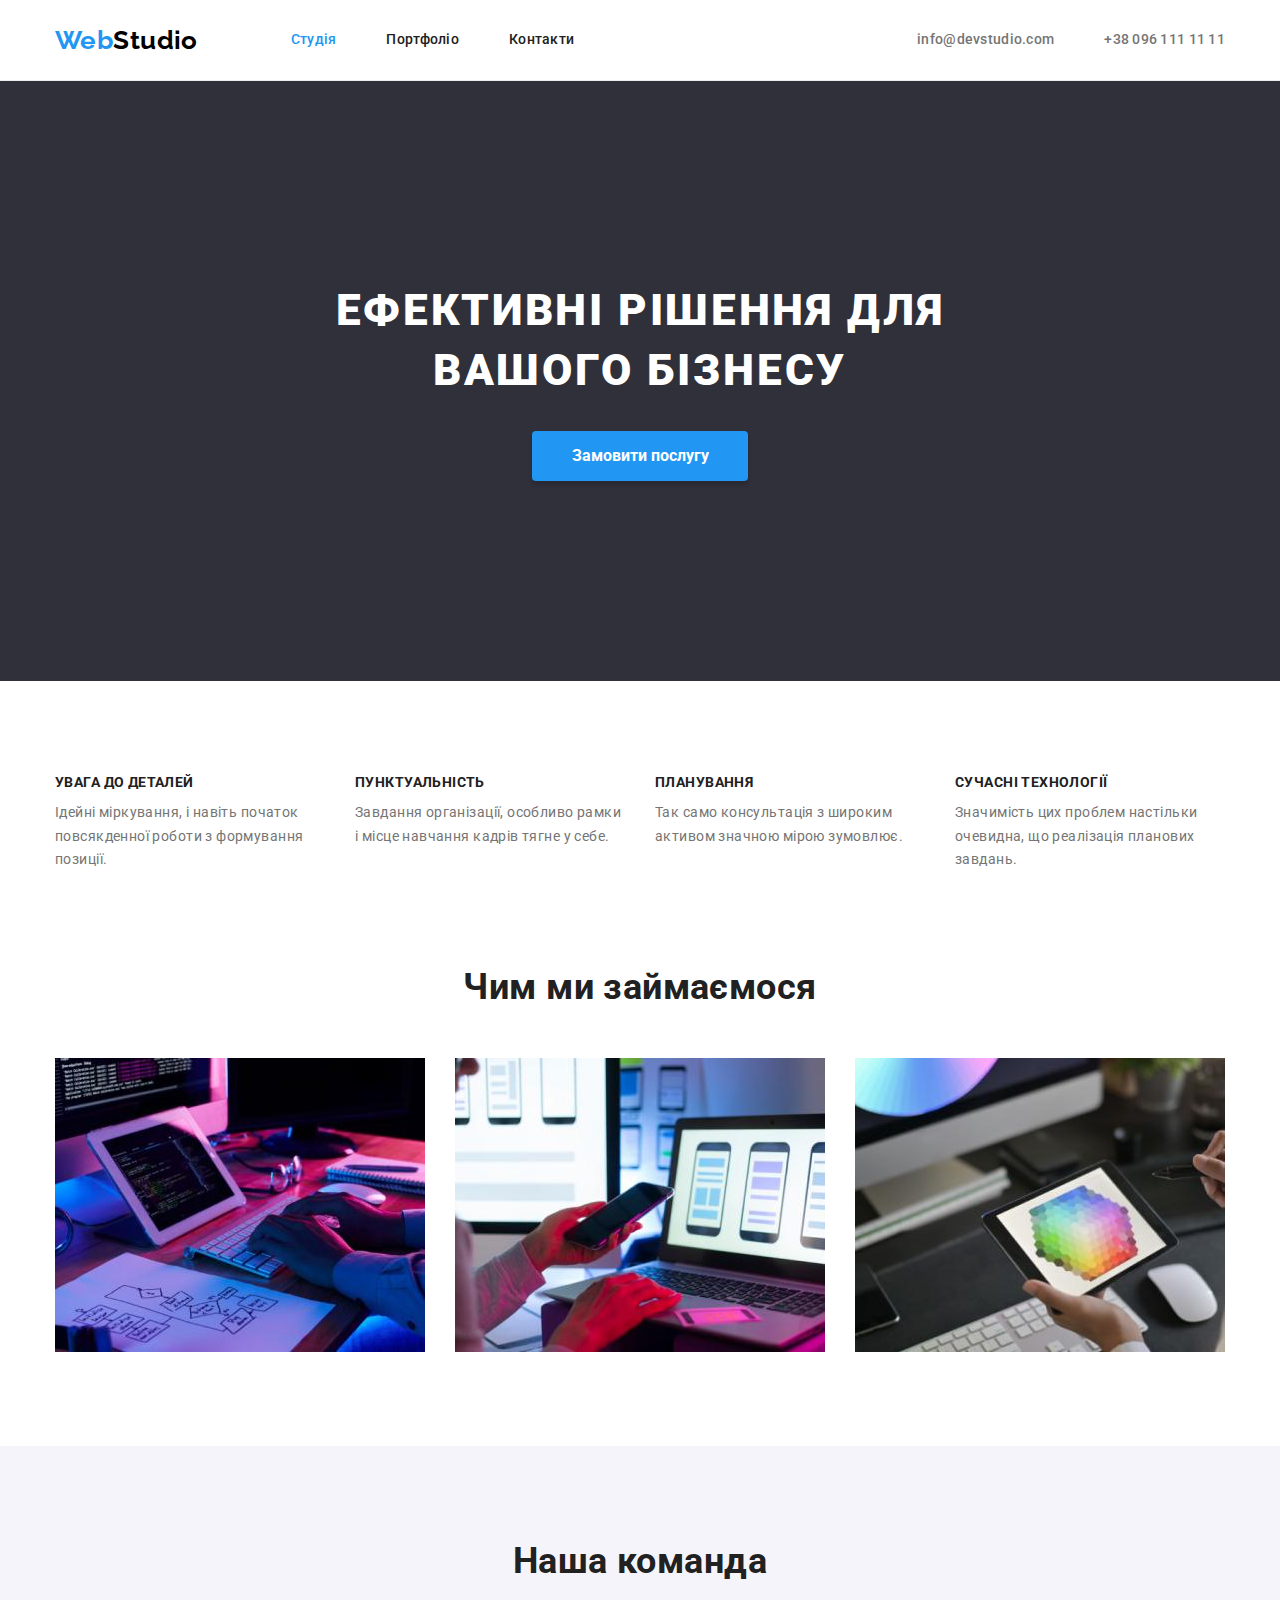
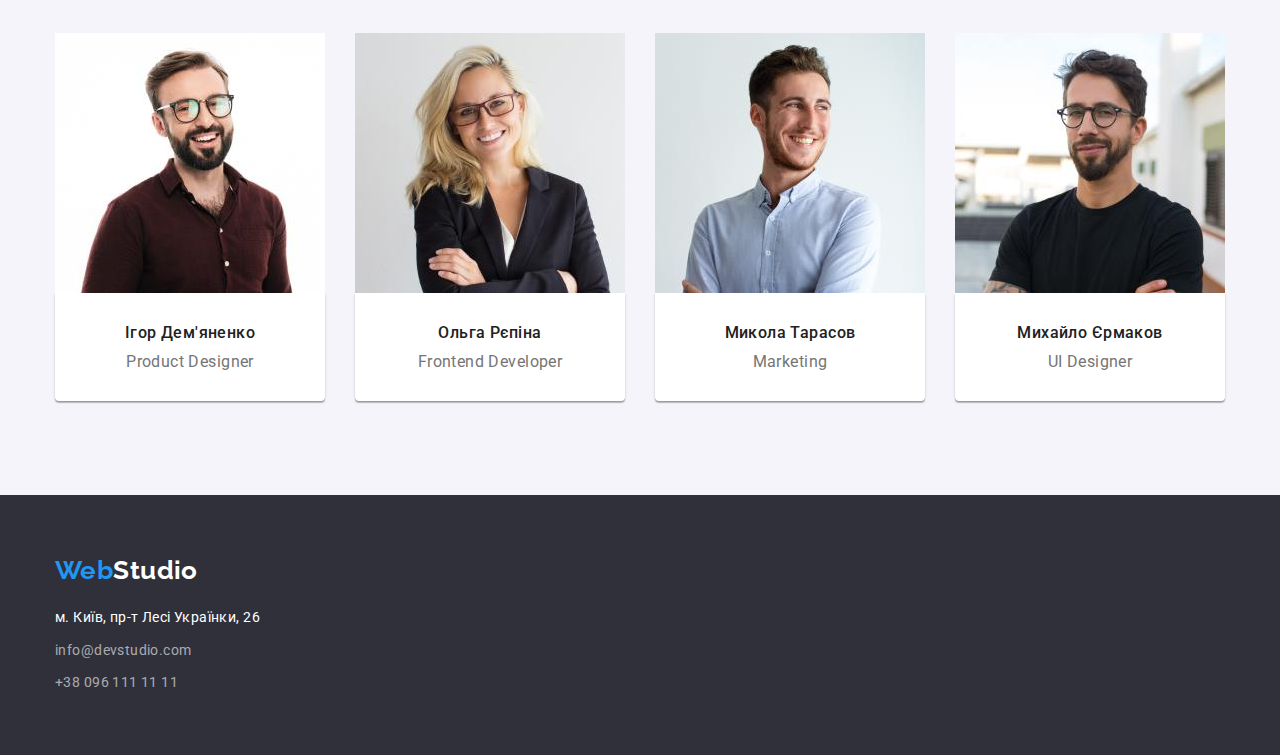
==== index.html @ 2ef738af "copied files of hw#3" ====
<!DOCTYPE html>
<html lang="uk">
  <head>
    <meta charset="UTF-8" />
    <meta name="viewport" content="width=device-width, initial scale=1.0" />
    <title>Homework#03</title>
    <link
      href="https://fonts.googleapis.com/css2?family=Raleway:wght@700&family=Roboto:wght@400;500;700;900&display=swap"
      rel="stylesheet"
    />
    <link
      rel="stylesheet"
      href="https://cdnjs.cloudflare.com/ajax/libs/modern-normalize/1.1.0/modern-normalize.css"
      integrity="sha512-Y0MM+V6ymRKN2zStTqzQ227DWhhp4Mzdo6gnlRnuaNCbc+YN/ZH0sBCLTM4M0oSy9c9VKiCvd4Jk44aCLrNS5Q=="
      crossorigin="anonymous"
      referrerpolicy="no-referrer"
    />
    <link rel="stylesheet" href="./css/styles.css" />
  </head>
  <body>
    <!--Header-->
    <header class="header">
      <div class="header-container container">
        <nav class="header-nav">
          <a href="./index.html" class="header-link header-logo">
            Web<span class="header-logo-studio">Studio</span></a
          >
          <ul class="header-nav-items">
            <li>
              <a class="header-nav-item current" href="./index.html">Студія</a>
            </li>
            <li>
              <a class="header-nav-item" href="./portfolio.html">Портфоліо</a>
            </li>
            <li><a class="header-nav-item" href="#contacts">Контакти</a></li>
          </ul>
        </nav>
        <ul class="header-right-side">
          <li>
            <a href="mailto:info@devstudio.com" class="header-email-tel"
              >info@devstudio.com</a
            >
          </li>
          <li>
            <a href="tel:+380961111111" class="header-email-tel"
              >+38 096 111 11 11</a
            >
          </li>
        </ul>
      </div>
    </header>
    <main>
      <!--Hero-->
      <section class="hero">
        <div class="container">
          <h1 class="hero-title">Ефективні рішення для вашого бізнесу</h1>
          <button type="button" class="hero-button">Замовити послугу</button>
        </div>
      </section>

      <!--Our Features-->
      <section class="section">
        <div class="container">
          <h2 class="visually-hidden">Особливості</h2>
          <ul class="features-container">
            <li>
              <h3 class="features-title">УВАГА ДО ДЕТАЛЕЙ</h3>
              <p class="features-text">
                Ідейні міркування, і навіть початок повсякденної роботи з
                формування позиції.
              </p>
            </li>
            <li>
              <h3 class="features-title">ПУНКТУАЛЬНІСТЬ</h3>
              <p class="features-text">
                Завдання організації, особливо рамки і місце навчання кадрів
                тягне у себе.
              </p>
            </li>
            <li>
              <h3 class="features-title">ПЛАНУВАННЯ</h3>
              <p class="features-text">
                Так само консультація з широким активом значною мірою зумовлює.
              </p>
            </li>
            <li>
              <h3 class="features-title">СУЧАСНІ ТЕХНОЛОГІЇ</h3>
              <p class="features-text">
                Значимість цих проблем настільки очевидна, що реалізація
                планових завдань.
              </p>
            </li>
          </ul>
        </div>
      </section>

      <!--Our specialization-->
      <section class="section spec-section">
        <div class="container spec-container">
          <h2 class="spec-title">Чим ми займаємося</h2>
          <ul class="spec-images">
            <li><img src="./images/img1.jpg" alt="Computer" width="370" /></li>
            <li>
              <img src="./images/img2.jpg" alt="Smartphone" width="370" />
            </li>
            <li><img src="./images/img3.jpg" alt="Tablet" width="370" /></li>
          </ul>
        </div>
      </section>

      <!--Our Team-->
      <section class="section team-section">
        <div class="container">
          <h2 class="team-title">Наша команда</h2>
          <ul class="team-list">
            <li>
              <img
                src="./images/photo1.jpg"
                alt="Фото Ігор Дем'яненко"
                width="270"
              />
              <div class="team-member-description">
                <h3 class="team-member-name">Ігор Дем'яненко</h3>
                <p lang="en" class="team-member-position">Product Designer</p>
              </div>
            </li>
            <li>
              <img
                src="./images/photo2.jpg"
                alt="Фото Ольга Рєпіна"
                width="270"
              />
              <div class="team-member-description">
                <h3 class="team-member-name">Ольга Рєпіна</h3>
                <p lang="en" class="team-member-position">Frontend Developer</p>
              </div>
            </li>
            <li>
              <img
                src="./images/photo3.jpg"
                alt="Фото Микола Тарасов"
                width="270"
              />
              <div class="team-member-description">
                <h3 class="team-member-name">Микола Тарасов</h3>
                <p lang="en" class="team-member-position">Marketing</p>
              </div>
            </li>
            <li>
              <img
                src="./images/photo4.jpg"
                alt="Фото Михайло Єрмаков"
                width="270"
              />
              <div class="team-member-description">
                <h3 class="team-member-name">Михайло Єрмаков</h3>
                <p lang="en" class="team-member-position">UI Designer</p>
              </div>
            </li>
          </ul>
        </div>
      </section>
    </main>
    <!--Footer-->
    <footer class="footer">
      <div class="container">
        <a href="./index.html" class="footer-logo"
          >Web<span class="footer-logo-studio">Studio</span></a
        >
        <address id="contacts">
          <ul class="address">
            <li>
              <a href="#" class="footer-address"
                >м. Київ, пр-т Лесі Українки, 26</a
              >
            </li>
            <li>
              <a
                href="mailto:info@devstudio.com"
                class="footer-email-tel footer-email"
                >info@devstudio.com</a
              >
            </li>
            <li>
              <a href="tel:+380961111111" class="footer-email-tel footer-tel"
                >+38 096 111 11 11</a
              >
            </li>
          </ul>
        </address>
      </div>
    </footer>
  </body>
</html>
---- css/styles.css ----
/*general styles*/

:root {
  --primary-backgraund-color: #ffffff;
  --secondary-backgraund-color: #2f303a;
  --title-color: #212121;
  --text-color: #757575;
  --accent-color: #2196f3;
}

body {
  background-color: var(--primary-backgraund-color);
  color: var(--title-color);
  font-family: "Roboto", sans-serif;
  font-size: 14px;
  letter-spacing: 0.03em;
}

h1,
h2,
h3,
h4,
h5,
h6,
p {
  margin: 0;
  padding: 0;
}

ul {
  list-style-type: none;
  margin: 0;
  padding: 0;
}

a {
  text-decoration: none;
}

button {
  margin: 0;
  padding: 0;
  font-family: inherit;
  cursor: pointer;
}

img {
  display: block;
}

.container {
  width: 1200px;
  margin: 0 auto;
  padding: 0 15px;
  /*outline: red solid;*/
}

.section {
  padding-top: 94px;
  padding-bottom: 94px;
}

.visually-hidden {
  position: absolute;
  width: 1px;
  height: 1px;
  margin: -1px;
  border: 0;
  padding: 0;
  white-space: nowrap;
  clip-path: inset(100%);
  clip: rect(0 0 0 0);
  overflow: hidden;
}

/*header*/

.header {
  background-color: var(--primary-backgraund-color);
  border-bottom: 1px solid #ececec;
}

.header-container {
  display: flex;
  align-items: center;
}

.header-logo {
  color: var(--accent-color);
  font-family: "Raleway", sans-serif;
  font-weight: 700;
  font-size: 26px;
  line-height: 1.19;
  margin-right: 93px;
  padding-top: 24px;
  padding-bottom: 24px;
}

.header-logo-studio {
  color: #000000;
  padding-top: 24px;
  padding-bottom: 24px;
}

.header-nav {
  display: flex;
  align-items: center;
  margin-top: 0;
  margin-bottom: 0;
  padding: 0;
}
.header-nav-items {
  display: flex;
  align-items: center;
  gap: 50px;
  margin-top: 0;
  margin-bottom: 0;
  padding: 0;
}

.header-nav-item {
  display: block;
  color: var(--title-color);
  font-weight: 500;
  line-height: 1.14;
  letter-spacing: 0.02em;
  padding-top: 32px;
  padding-bottom: 32px;
}
.header-nav-item:hover,
.header-nav-item:focus {
  color: var(--accent-color);
}

.current {
  color: var(--accent-color);
}

.header-right-side {
  display: flex;
  align-items: center;
  gap: 50px;
  margin-top: 0;
  margin-bottom: 0;
  margin-left: auto;
}

.header-email-tel {
  display: block;
  padding-top: 32px;
  padding-bottom: 32px;
  color: var(--text-color);
  font-weight: 500;
  line-height: 1.14;
  letter-spacing: 0.02em;
}

.header-email-tel:hover {
  color: var(--accent-color);
}

/*hero*/

.hero {
  background-color: var(--secondary-backgraund-color);
  padding-top: 200px;
  padding-bottom: 200px;
}

.hero-title {
  width: 696px;
  margin: 0 auto;
  margin-bottom: 30px;
  color: var(--primary-backgraund-color);
  font-weight: 900;
  font-size: 44px;
  line-height: 1.36;
  letter-spacing: 0.06em;
  text-align: center;
  text-transform: uppercase;
}

.hero-button {
  display: flex;
  align-items: center;
  justify-content: center;
  margin-right: auto;
  margin-left: auto;
  background-color: var(--accent-color);
  color: var(--primary-backgraund-color);
  font-weight: 700;
  font-size: 16px;
  line-height: 1.87;
  width: 216px;
  height: 50px;
  border: none;
  box-shadow: 0px 4px 4px rgba(0, 0, 0, 0.15);
  border-radius: 4px;
}

.hero-button:hover,
.hero-button:focus {
  background-color: #188ce8;
}

/*features*/

.features-container {
  display: flex;
  gap: 30px;
  align-items: flex-start;
}

.features-title {
  width: 270px;
  text-align: start;
  color: var(--title-color);
  font-size: 14px;
  font-weight: 700;
  line-height: 1.14;
  text-transform: uppercase;
  margin-bottom: 10px;
}

.features-text {
  width: 270px;
  text-align: start;
  color: var(--text-color);
  font-weight: 400;
  line-height: 1.71;
}

/* specialisation*/

.spec-section {
  padding-top: 0;
}

.spec-title {
  margin-bottom: 50px;
  color: var(--title-color);
  font-weight: 700;
  font-size: 36px;
  line-height: 1.17;
  text-align: center;
}

.spec-images {
  display: flex;
  gap: 30px;
  justify-content: center;
}

/*our team*/

.team-section {
  background-color: #f5f4fa;
}
.team-title {
  color: var(--title-color);
  font-weight: 700;
  font-size: 36px;
  line-height: 1.17;
  text-align: center;
  margin-bottom: 50px;
}
.team-list {
  display: flex;
  gap: 30px;
  justify-content: center;
}

.team-member-description {
  background-color: var(--primary-backgraund-color);
  box-shadow: 0px 1px 3px rgba(0, 0, 0, 0.12), 0px 1px 1px rgba(0, 0, 0, 0.14),
    0px 2px 1px rgba(0, 0, 0, 0.2);
  border-radius: 0px 0px 4px 4px;
  text-align: center;
  padding: 30px 0;
}
.team-member-name {
  /*background-color: var(--primary-backgraund-color);*/
  color: var(--title-color);
  font-weight: 500;
  font-size: 16px;
  line-height: 1.19;
  margin-bottom: 10px;
}

.team-member-position {
  /*background-color: var(--primary-backgraund-color);*/
  color: var(--text-color);
  font-weight: 400;
  font-size: 16px;
  line-height: 1.19;
}

/*footer*/

.footer {
  background-color: var(--secondary-backgraund-color);
  padding: 60px 0;
}

.footer-logo {
  display: block;
  color: var(--accent-color);
  font-family: "Raleway", sans-serif;
  font-weight: 700;
  font-size: 26px;
  line-height: 1.19;
  margin-bottom: 20px;
}

.footer-logo-studio {
  color: var(--primary-backgraund-color);
}

.address {
  font-style: normal;
  text-align: left;
}

.footer-address {
  display: block;
  color: var(--primary-backgraund-color);
  font-weight: 400;
  font-size: 14px;
  line-height: 1.71;
  margin-bottom: 9px;
}

.footer-address:hover,
.footer-address:focus {
  color: #2196f3;
}

.footer-email-tel {
  color: rgba(255, 255, 255, 0.6);
  font-weight: 400;
  line-height: 1.71;
}

.footer-email-tel:hover {
  color: var(--accent-color);
}

.footer-email {
  display: block;
  margin-bottom: 9px;
}

/*portfolio*/

.portfolio-filter {
  display: flex;
  gap: 8px;
  justify-content: center;
  margin-bottom: 50px;
}
.portfolio-filter-item {
  padding: 6px 25px;
  text-align: center;
  text-decoration: none;
  border: none;
  box-shadow: none;
  background-color: #F5F4FA;
  color: var(--title-color);
  font-family: inherit;
  font-weight: 500;
  font-size: 16px;
  line-height: 1.62;
  letter-spacing: 0.03em;
}

.portfolio-filter-item:hover,
.portfolio-filter-item:focus {
  color: var(--primary-backgraund-color);
  background-color: var(--accent-color);
  box-shadow: 0px 3px 1px rgba(0, 0, 0, 0.1), 0px 1px 2px rgba(0, 0, 0, 0.08),
    0px 2px 2px rgba(0, 0, 0, 0.12);
  border-radius: 4px;
}

.portfolio-list {
  display: flex;
  flex-wrap: wrap;
  gap: 30px;
}

.portfolio-item-description {
  background-color: var(--primary-backgraund-color);
  background: #ffffff;
  border-left: 1px solid #eeeeee;
  border-bottom: 1px solid #eeeeee;
  border-right: 1px solid #eeeeee;
  text-align: start;
  padding: 20px 24px;
}

.portfolio-item-title {
  color: var(--title-color);
  font-weight: 700;
  font-size: 18px;
  line-height: 2;
  letter-spacing: 0.06em;
}

.portfolio-item-type {
  color: var(--text-color);
  font-weight: 400;
  font-size: 16px;
  line-height: 1.87;
  letter-spacing: 0.03em;
}
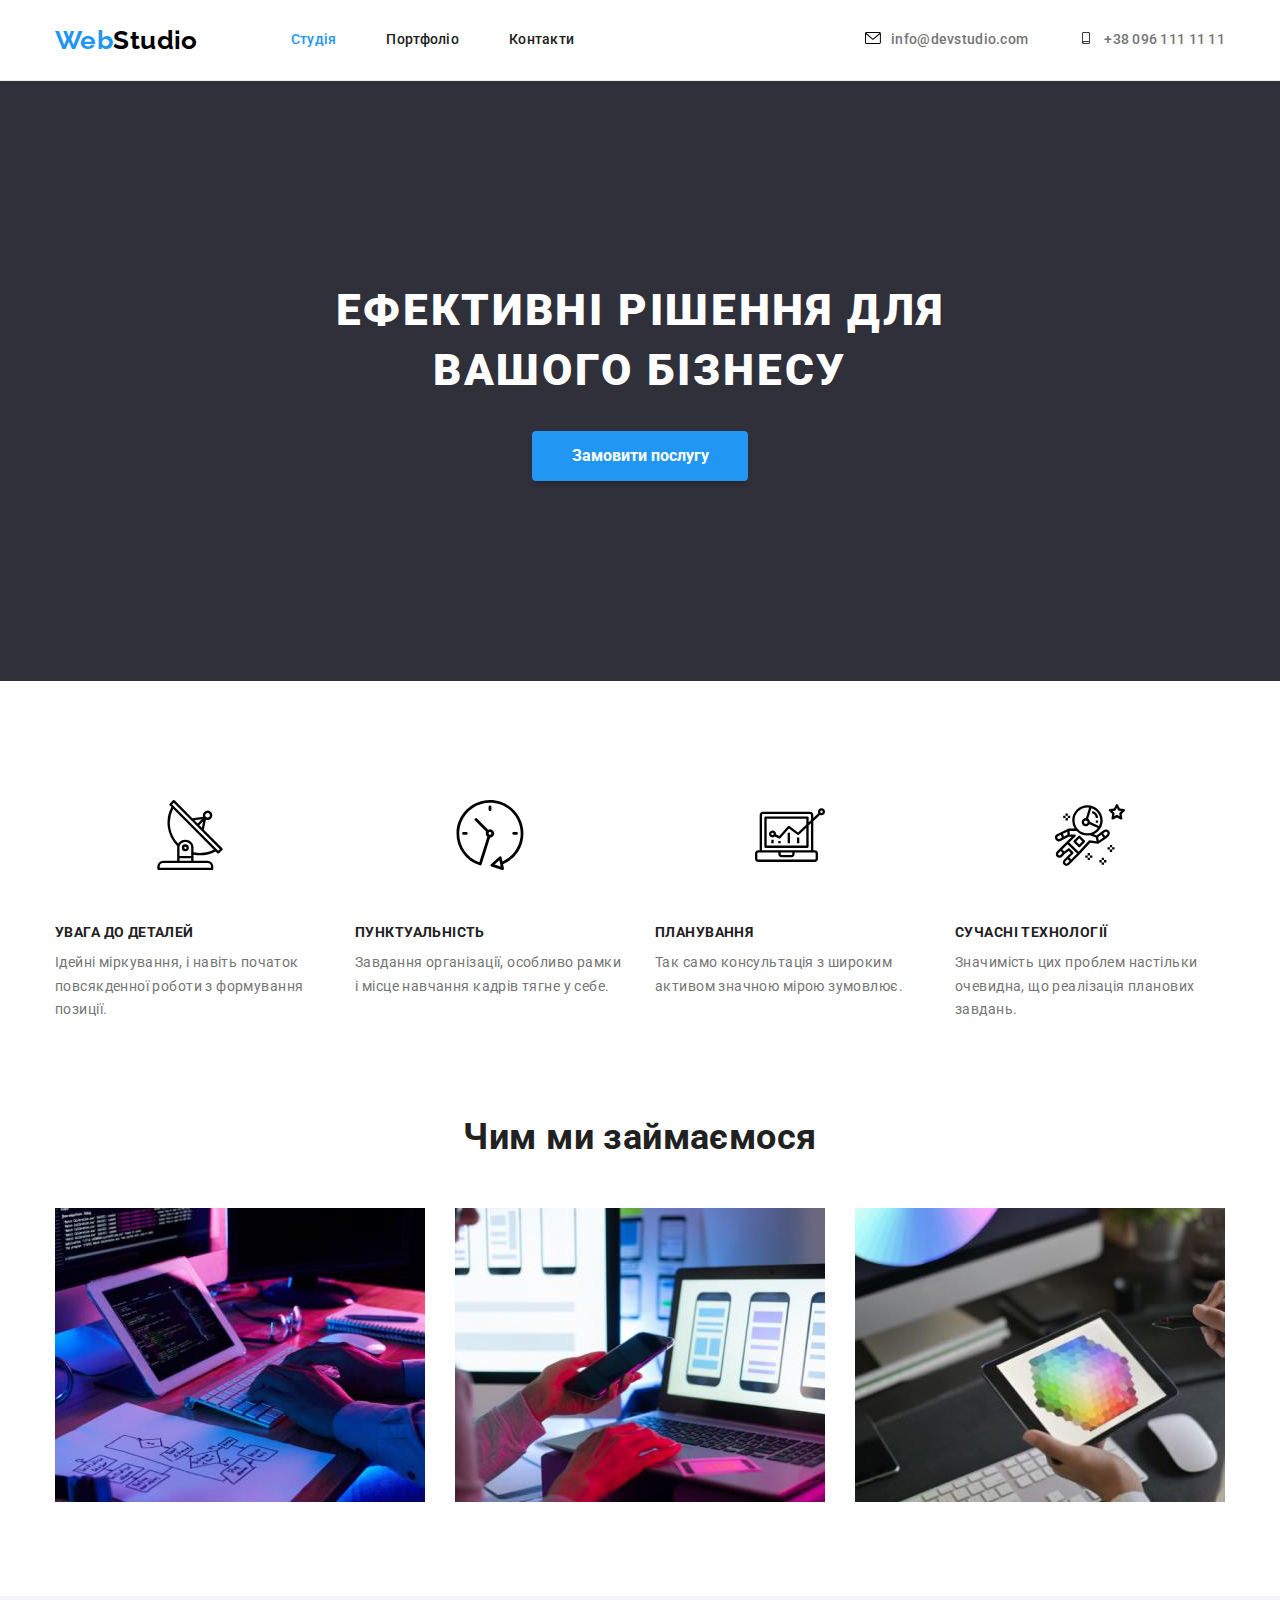
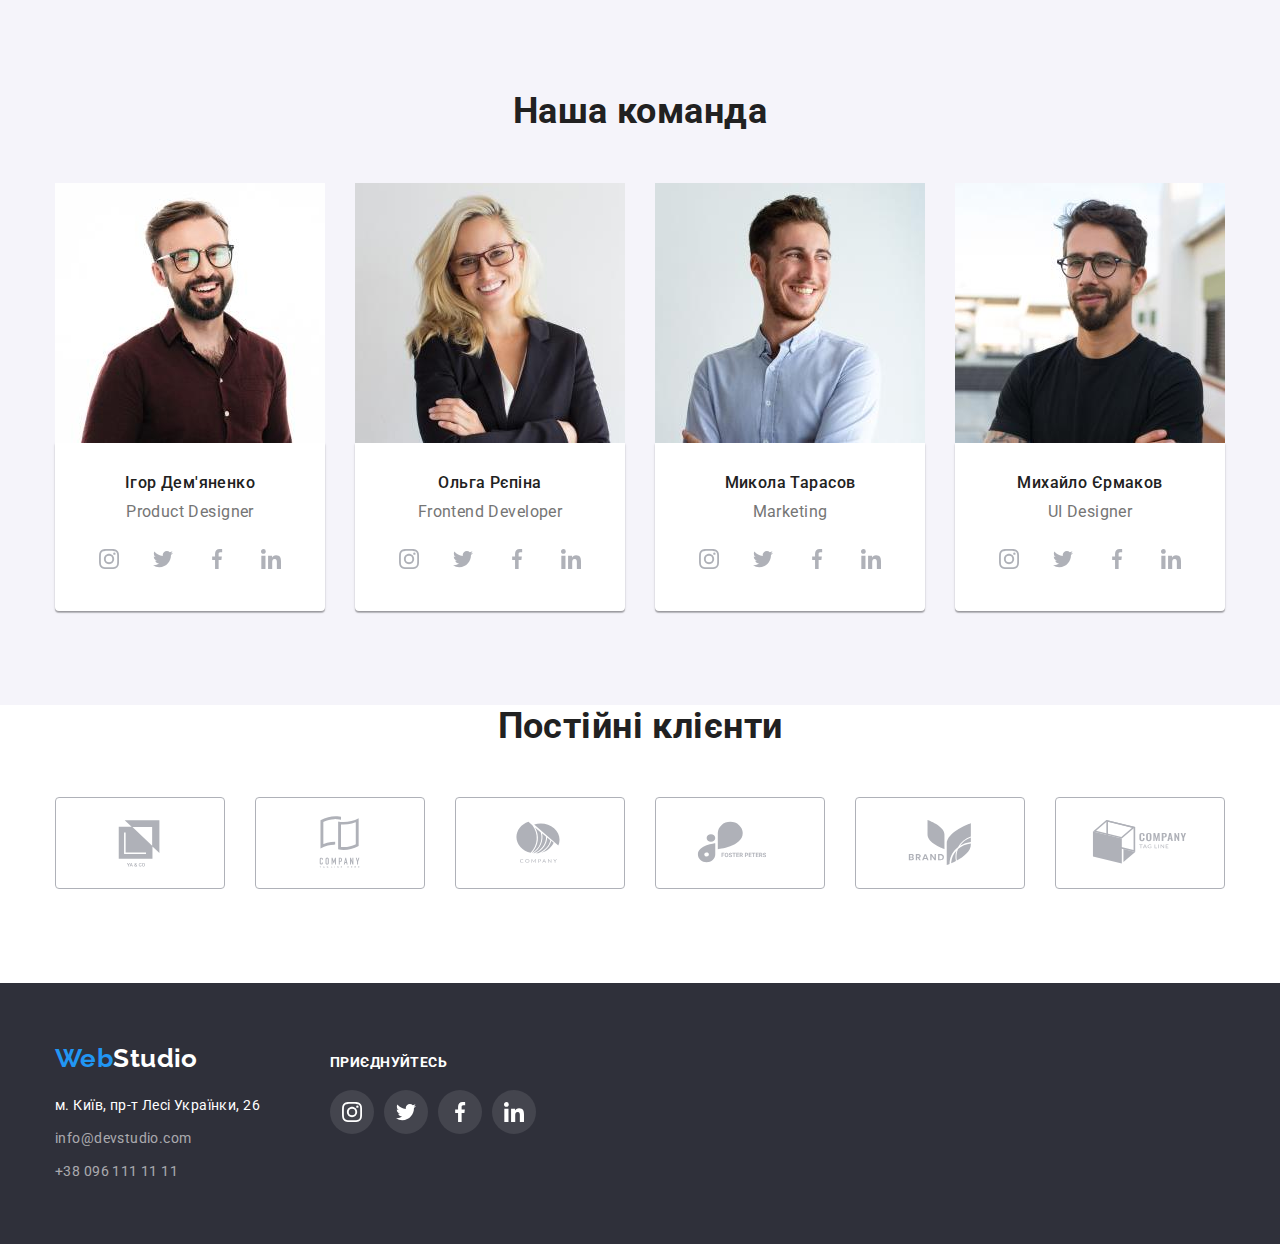
==== commit 50c1b68e: "finished hw#4" ====
--- a/index.html
+++ b/index.html
@@ -37,13 +37,19 @@
         </nav>
         <ul class="header-right-side">
           <li>
-            <a href="mailto:info@devstudio.com" class="header-email-tel"
-              >info@devstudio.com</a
+            <a href="mailto:info@devstudio.com" class="header-email-tel">
+              <svg class="" width="16" height="12">
+                <use class="" href="./images/symbol-defs.svg#envelope"></use>
+              </svg>
+              info@devstudio.com</a
             >
           </li>
           <li>
-            <a href="tel:+380961111111" class="header-email-tel"
-              >+38 096 111 11 11</a
+            <a href="tel:+380961111111" class="header-email-tel">
+              <svg class="" width="16" height="12">
+                <use class="" href="./images/symbol-defs.svg#smartphone"></use>
+              </svg>
+              +38 096 111 11 11</a
             >
           </li>
         </ul>
@@ -64,6 +70,11 @@
           <h2 class="visually-hidden">Особливості</h2>
           <ul class="features-container">
             <li>
+              <div class="features-icons">
+                <svg class="" width="70" height="70">
+                  <use href="./images/symbol-defs.svg#antenna"></use>
+                </svg>
+              </div>
               <h3 class="features-title">УВАГА ДО ДЕТАЛЕЙ</h3>
               <p class="features-text">
                 Ідейні міркування, і навіть початок повсякденної роботи з
@@ -71,6 +82,11 @@
               </p>
             </li>
             <li>
+              <div class="features-icons">
+                <svg class="" width="70" height="70">
+                  <use href="./images/symbol-defs.svg#clock"></use>
+                </svg>
+              </div>
               <h3 class="features-title">ПУНКТУАЛЬНІСТЬ</h3>
               <p class="features-text">
                 Завдання організації, особливо рамки і місце навчання кадрів
@@ -78,12 +94,22 @@
               </p>
             </li>
             <li>
+              <div class="features-icons">
+                <svg class="" width="70" height="70">
+                  <use href="./images/symbol-defs.svg#diagram"></use>
+                </svg>
+              </div>
               <h3 class="features-title">ПЛАНУВАННЯ</h3>
               <p class="features-text">
                 Так само консультація з широким активом значною мірою зумовлює.
               </p>
             </li>
             <li>
+              <div class="features-icons">
+                <svg class="" width="70" height="70">
+                  <use href="./images/symbol-defs.svg#astronaut"></use>
+                </svg>
+              </div>
               <h3 class="features-title">СУЧАСНІ ТЕХНОЛОГІЇ</h3>
               <p class="features-text">
                 Значимість цих проблем настільки очевидна, що реалізація
@@ -122,6 +148,60 @@
               <div class="team-member-description">
                 <h3 class="team-member-name">Ігор Дем'яненко</h3>
                 <p lang="en" class="team-member-position">Product Designer</p>
+                <ul class="socials list">
+                  <li class="socials-item">
+                    <a
+                      class="socials-link link"
+                      href="https://instagram.com"
+                      target="blank"
+                      rel="nofollow noopener noreferer"
+                      aria-label="instagram icon"
+                    >
+                      <svg class="socials-icon" width="20" height="20">
+                        <use href="./images/symbol-defs.svg#instagram"></use>
+                      </svg>
+                    </a>
+                  </li>
+                  <li class="socials-item">
+                    <a
+                      class="socials-link link"
+                      href="https://twitter.com"
+                      target="blank"
+                      rel="nofollow noopener noreferer"
+                      aria-label="twitter icon"
+                    >
+                      <svg class="socials-icon" width="20" height="20">
+                        <use href="./images/symbol-defs.svg#twitter"></use>
+                      </svg>
+                    </a>
+                  </li>
+                  <li class="socials-item">
+                    <a
+                      class="socials-link link"
+                      href="https://facebook.com"
+                      target="blank"
+                      rel="nofollow noopener noreferer"
+                      aria-label="facebook icon"
+                    >
+                      <svg class="socials-icon" width="20" height="20">
+                        <use href="./images/symbol-defs.svg#facebook"></use>
+                      </svg>
+                    </a>
+                  </li>
+                  <li class="socials-item">
+                    <a
+                      class="socials-link link"
+                      href="https://linkedin.com"
+                      target="blank"
+                      rel="nofollow noopener noreferer"
+                      aria-label="linkedin icon"
+                    >
+                      <svg class="socials-icon" width="20" height="20">
+                        <use href="./images/symbol-defs.svg#linkedin"></use>
+                      </svg>
+                    </a>
+                  </li>
+                </ul>
               </div>
             </li>
             <li>
@@ -133,6 +213,60 @@
               <div class="team-member-description">
                 <h3 class="team-member-name">Ольга Рєпіна</h3>
                 <p lang="en" class="team-member-position">Frontend Developer</p>
+                <ul class="socials list">
+                  <li class="socials-item">
+                    <a
+                      class="socials-link link"
+                      href="https://instagram.com"
+                      target="blank"
+                      rel="nofollow noopener noreferer"
+                      aria-label="instagram icon"
+                    >
+                      <svg class="socials-icon" width="20" height="20">
+                        <use href="./images/symbol-defs.svg#instagram"></use>
+                      </svg>
+                    </a>
+                  </li>
+                  <li class="socials-item">
+                    <a
+                      class="socials-link link"
+                      href="https://twitter.com"
+                      target="blank"
+                      rel="nofollow noopener noreferer"
+                      aria-label="twitter icon"
+                    >
+                      <svg class="socials-icon" width="20" height="20">
+                        <use href="./images/symbol-defs.svg#twitter"></use>
+                      </svg>
+                    </a>
+                  </li>
+                  <li class="socials-item">
+                    <a
+                      class="socials-link link"
+                      href="https://facebook.com"
+                      target="blank"
+                      rel="nofollow noopener noreferer"
+                      aria-label="facebook icon"
+                    >
+                      <svg class="socials-icon" width="20" height="20">
+                        <use href="./images/symbol-defs.svg#facebook"></use>
+                      </svg>
+                    </a>
+                  </li>
+                  <li class="socials-item">
+                    <a
+                      class="socials-link link"
+                      href="https://linkedin.com"
+                      target="blank"
+                      rel="nofollow noopener noreferer"
+                      aria-label="linkedin icon"
+                    >
+                      <svg class="socials-icon" width="20" height="20">
+                        <use href="./images/symbol-defs.svg#linkedin"></use>
+                      </svg>
+                    </a>
+                  </li>
+                </ul>
               </div>
             </li>
             <li>
@@ -144,6 +278,60 @@
               <div class="team-member-description">
                 <h3 class="team-member-name">Микола Тарасов</h3>
                 <p lang="en" class="team-member-position">Marketing</p>
+                <ul class="socials list">
+                  <li class="socials-item">
+                    <a
+                      class="socials-link link"
+                      href="https://instagram.com"
+                      target="blank"
+                      rel="nofollow noopener noreferer"
+                      aria-label="instagram icon"
+                    >
+                      <svg class="socials-icon" width="20" height="20">
+                        <use href="./images/symbol-defs.svg#instagram"></use>
+                      </svg>
+                    </a>
+                  </li>
+                  <li class="socials-item">
+                    <a
+                      class="socials-link link"
+                      href="https://twitter.com"
+                      target="blank"
+                      rel="nofollow noopener noreferer"
+                      aria-label="twitter icon"
+                    >
+                      <svg class="socials-icon" width="20" height="20">
+                        <use href="./images/symbol-defs.svg#twitter"></use>
+                      </svg>
+                    </a>
+                  </li>
+                  <li class="socials-item">
+                    <a
+                      class="socials-link link"
+                      href="https://facebook.com"
+                      target="blank"
+                      rel="nofollow noopener noreferer"
+                      aria-label="facebook icon"
+                    >
+                      <svg class="socials-icon" width="20" height="20">
+                        <use href="./images/symbol-defs.svg#facebook"></use>
+                      </svg>
+                    </a>
+                  </li>
+                  <li class="socials-item">
+                    <a
+                      class="socials-link link"
+                      href="https://linkedin.com"
+                      target="blank"
+                      rel="nofollow noopener noreferer"
+                      aria-label="linkedin icon"
+                    >
+                      <svg class="socials-icon" width="20" height="20">
+                        <use href="./images/symbol-defs.svg#linkedin"></use>
+                      </svg>
+                    </a>
+                  </li>
+                </ul>
               </div>
             </li>
             <li>
@@ -155,7 +343,146 @@
               <div class="team-member-description">
                 <h3 class="team-member-name">Михайло Єрмаков</h3>
                 <p lang="en" class="team-member-position">UI Designer</p>
-              </div>
+                <ul class="socials list">
+                  <li class="socials-item">
+                    <a
+                      class="socials-link link"
+                      href="https://instagram.com"
+                      target="blank"
+                      rel="nofollow noopener noreferer"
+                      aria-label="instagram icon"
+                    >
+                      <svg class="socials-icon" width="20" height="20">
+                        <use href="./images/symbol-defs.svg#instagram"></use>
+                      </svg>
+                    </a>
+                  </li>
+                  <li class="socials-item">
+                    <a
+                      class="socials-link link"
+                      href="https://twitter.com"
+                      target="blank"
+                      rel="nofollow noopener noreferer"
+                      aria-label="twitter icon"
+                    >
+                      <svg class="socials-icon" width="20" height="20">
+                        <use href="./images/symbol-defs.svg#twitter"></use>
+                      </svg>
+                    </a>
+                  </li>
+                  <li class="socials-item">
+                    <a
+                      class="socials-link link"
+                      href="https://facebook.com"
+                      target="blank"
+                      rel="nofollow noopener noreferer"
+                      aria-label="facebook icon"
+                    >
+                      <svg class="socials-icon" width="20" height="20">
+                        <use href="./images/symbol-defs.svg#facebook"></use>
+                      </svg>
+                    </a>
+                  </li>
+                  <li class="socials-item">
+                    <a
+                      class="socials-link link"
+                      href="https://linkedin.com"
+                      target="blank"
+                      rel="nofollow noopener noreferer"
+                      aria-label="linkedin icon"
+                    >
+                      <svg class="socials-icon" width="20" height="20">
+                        <use href="./images/symbol-defs.svg#linkedin"></use>
+                      </svg>
+                    </a>
+                  </li>
+                </ul>
+              </div>
+            </li>
+          </ul>
+        </div>
+      </section>
+      <section class="section clients-section">
+        <div class="container">
+          <h2 class="team-title">Постійні клієнти</h2>
+          <ul class="clients list">
+            <li class="clients-item">
+              <a
+                class="clients-link link"
+                href=""
+                target="blank"
+                rel="nofollow noopener noreferer"
+                aria-label="client1"
+              >
+                <svg class="clients-icon" width="106" height="60">
+                  <use href="./images/symbol-defs.svg#logo1"></use>
+                </svg>
+              </a>
+            </li>
+            <li class="clients-item">
+              <a
+                class="clients-link link"
+                href=""
+                target="blank"
+                rel="nofollow noopener noreferer"
+                aria-label="client1"
+              >
+                <svg class="clients-icon" width="106" height="60">
+                  <use href="./images/symbol-defs.svg#logo2"></use>
+                </svg>
+              </a>
+            </li>
+            <li class="clients-item">
+              <a
+                class="clients-link link"
+                href=""
+                target="blank"
+                rel="nofollow noopener noreferer"
+                aria-label="client1"
+              >
+                <svg class="clients-icon" width="106" height="60">
+                  <use href="./images/symbol-defs.svg#logo3"></use>
+                </svg>
+              </a>
+            </li>
+            <li class="clients-item">
+              <a
+                class="clients-link link"
+                href=""
+                target="blank"
+                rel="nofollow noopener noreferer"
+                aria-label="client1"
+              >
+                <svg class="clients-icon" width="106" height="60">
+                  <use href="./images/symbol-defs.svg#logo4"></use>
+                </svg>
+              </a>
+            </li>
+            <li class="clients-item">
+              <a
+                class="clients-link link"
+                href=""
+                target="blank"
+                rel="nofollow noopener noreferer"
+                aria-label="client1"
+              >
+                <svg class="clients-icon" width="106" height="60">
+                  <use href="./images/symbol-defs.svg#logo5"></use>
+                </svg>
+              </a>
+            </li>
+            <li class="clients-item">
+              <a
+                class="clients-link link"
+                href=""
+                target="blank"
+                rel="nofollow noopener noreferer"
+                aria-label="client1"
+              >
+                <svg class="clients-icon" width="106" height="60">
+                  <use href="./images/symbol-defs.svg#logo6"></use>
+                </svg>
+              </a>
             </li>
           </ul>
         </div>
@@ -163,31 +490,92 @@
     </main>
     <!--Footer-->
     <footer class="footer">
-      <div class="container">
-        <a href="./index.html" class="footer-logo"
-          >Web<span class="footer-logo-studio">Studio</span></a
-        >
-        <address id="contacts">
-          <ul class="address">
-            <li>
-              <a href="#" class="footer-address"
-                >м. Київ, пр-т Лесі Українки, 26</a
-              >
-            </li>
-            <li>
-              <a
-                href="mailto:info@devstudio.com"
-                class="footer-email-tel footer-email"
-                >info@devstudio.com</a
-              >
-            </li>
-            <li>
-              <a href="tel:+380961111111" class="footer-email-tel footer-tel"
-                >+38 096 111 11 11</a
-              >
+      <div class="container footer-container">
+        <div class="footer-left-part">
+          <a href="./index.html" class="footer-logo"
+            >Web<span class="footer-logo-studio">Studio</span></a
+          >
+          <address id="contacts">
+            <ul class="address">
+              <li>
+                <a href="#" class="footer-address"
+                  >м. Київ, пр-т Лесі Українки, 26</a
+                >
+              </li>
+              <li>
+                <a
+                  href="mailto:info@devstudio.com"
+                  class="footer-email-tel footer-email"
+                  >info@devstudio.com</a
+                >
+              </li>
+              <li>
+                <a href="tel:+380961111111" class="footer-email-tel footer-tel"
+                  >+38 096 111 11 11</a
+                >
+              </li>
+            </ul>
+          </address>
+        </div>
+        <div class="footer-right-part">
+          <p class="footer-socials">
+            <strong" class="footer-join-us">приєднуйтесь</strong>
+          </p>
+          <ul class="footer-socials list">
+            <li class="footer-socials-item">
+              <a
+                class="footer-socials-link link"
+                href="https://instagram.com"
+                target="blank"
+                rel="nofollow noopener noreferer"
+                aria-label="instagram icon"
+              >
+                <svg class="footer-socials-icon" width="20" height="20">
+                  <use href="./images/symbol-defs.svg#instagram"></use>
+                </svg>
+              </a>
+            </li>
+            <li class="footer-socials-item">
+              <a
+                class="footer-socials-link link"
+                href="https://twitter.com"
+                target="blank"
+                rel="nofollow noopener noreferer"
+                aria-label="twitter icon"
+              >
+                <svg class="footer-socials-icon" width="20" height="20">
+                  <use href="./images/symbol-defs.svg#twitter"></use>
+                </svg>
+              </a>
+            </li>
+            <li class="footer-socials-item">
+              <a
+                class="footer-socials-link link"
+                href="https://facebook.com"
+                target="blank"
+                rel="nofollow noopener noreferer"
+                aria-label="facebook icon"
+              >
+                <svg class="footer-socials-icon" width="20" height="20">
+                  <use href="./images/symbol-defs.svg#facebook"></use>
+                </svg>
+              </a>
+            </li>
+            <li class="footer-socials-item">
+              <a
+                class="footer-socials-link link"
+                href="https://linkedin.com"
+                target="blank"
+                rel="nofollow noopener noreferer"
+                aria-label="linkedin icon"
+              >
+                <svg class="footer-socials-icon" width="20" height="20">
+                  <use href="./images/symbol-defs.svg#linkedin"></use>
+                </svg>
+              </a>
             </li>
           </ul>
-        </address>
+        </div>
       </div>
     </footer>
   </body>
--- a/css/styles.css
+++ b/css/styles.css
@@ -47,6 +47,11 @@
 img {
   display: block;
 }
+.list {
+  list-style: none;
+  margin: 0;
+  padding: 0;
+}
 
 .container {
   width: 1200px;
@@ -146,7 +151,8 @@
 }
 
 .header-email-tel {
-  display: block;
+  display: flex;
+  gap: 10px;
   padding-top: 32px;
   padding-bottom: 32px;
   color: var(--text-color);
@@ -210,6 +216,14 @@
   gap: 30px;
   align-items: flex-start;
 }
+.features-icons {
+  display: flex;
+  justify-content: center;
+  align-items: center;
+  width: 270px;
+  height: 120px;
+  margin-bottom: 30px;
+}
 
 .features-title {
   width: 270px;
@@ -293,6 +307,101 @@
   font-weight: 400;
   font-size: 16px;
   line-height: 1.19;
+  margin-bottom: 16px;
+}
+.socials {
+  display: flex;
+  justify-content: center;
+  align-items: center;
+  gap: 10px;
+}
+
+.socials-link {
+  display: flex;
+  align-items: center;
+  justify-content: center;
+
+  width: 44px;
+  height: 44px;
+
+  /*color: #afb1b8*/;
+  background-color: #fff;
+  border-radius: 50%;
+}
+
+.socials-link:hover,
+.socials-link:focus {
+  background-color: var(--accent-color);
+}
+
+.socials-icon:hover,
+.socials-icon:focus {
+  fill: #ffffff;
+}
+.socials-icon {
+  fill: #afb1b8;
+}
+
+/*regular clients*/
+
+.clients-section {
+  background-color: var(--primary-backgraund-color);
+  padding-top: 0;
+}
+
+.clients-title {
+  color: var(--title-color);
+  font-weight: 700;
+  font-size: 36px;
+  line-height: 1.17;
+  text-align: center;
+  margin-bottom: 50px;
+}
+
+.clients-list {
+  display: flex;
+  gap: 30px;
+  justify-content: center;
+}
+.clients {
+  display: flex;
+  justify-content: center;
+  align-items: center;
+  gap: 30px;
+}
+
+.clients-link {
+  display: flex;
+  align-items: center;
+  justify-content: center;
+
+  width: 170px;
+  height: 92px;
+
+  /*color: #afb1b8;*/
+  background-color: #fff;
+  border: 1px solid #afb1b8;
+  border-radius: 4px;
+}
+
+.clients-link:hover,
+.clients-link:focus {
+  background-color: var(--primary-backgraund-color);
+  border: var(--accent-color) 1px solid;
+  border-radius: 4px;
+}
+
+.clients-icon {
+  fill: #afb1b8;
+}
+
+.clients-icon:hover,
+.clients-icon:focus {
+  fill: var(--accent-color);
+}
+
+.clients-section {
+  background-color: var(--primary-backgraund-color);
 }
 
 /*footer*/
@@ -350,6 +459,65 @@
   margin-bottom: 9px;
 }
 
+.footer-container {
+  display: flex;
+  align-items: baseline;
+}
+.footer-left-part {
+  margin-right: 70px;
+}
+.footer-socials {
+  margin-bottom: 20px;
+}
+
+.footer-join-us {
+  color: #FFFFFF;
+font-weight: 700;
+  font-size: 14px;
+  line-height: 16px;
+  letter-spacing: 0.03em;
+  text-transform: uppercase;
+}
+.footer-right-part {
+  display: block;
+  align-items: baseline;
+}
+
+.footer-socials {
+  display: flex;
+  justify-content: start;
+  align-items: center;
+  gap: 10px;
+}
+
+.footer-socials-link {
+  display: flex;
+  align-items: center;
+  justify-content: center;
+
+  width: 44px;
+  height: 44px;
+
+  background-color: rgba(255, 255, 255, 0.1);
+  border-radius: 50%;
+}
+
+.footer-socials-link:hover,
+.footer-socials-link:focus {
+  background-color: var(--accent-color);
+}
+
+.footer-socials-icon {
+  fill: #ffffff;
+}
+
+.footer-socials-icon:hover,
+.footer-socials-icon:focus {
+  fill: #ffffff;
+}
+
+
+
 /*portfolio*/
 
 .portfolio-filter {
@@ -364,7 +532,7 @@
   text-decoration: none;
   border: none;
   box-shadow: none;
-  background-color: #F5F4FA;
+  background-color: #f5f4fa;
   color: var(--title-color);
   font-family: inherit;
   font-weight: 500;
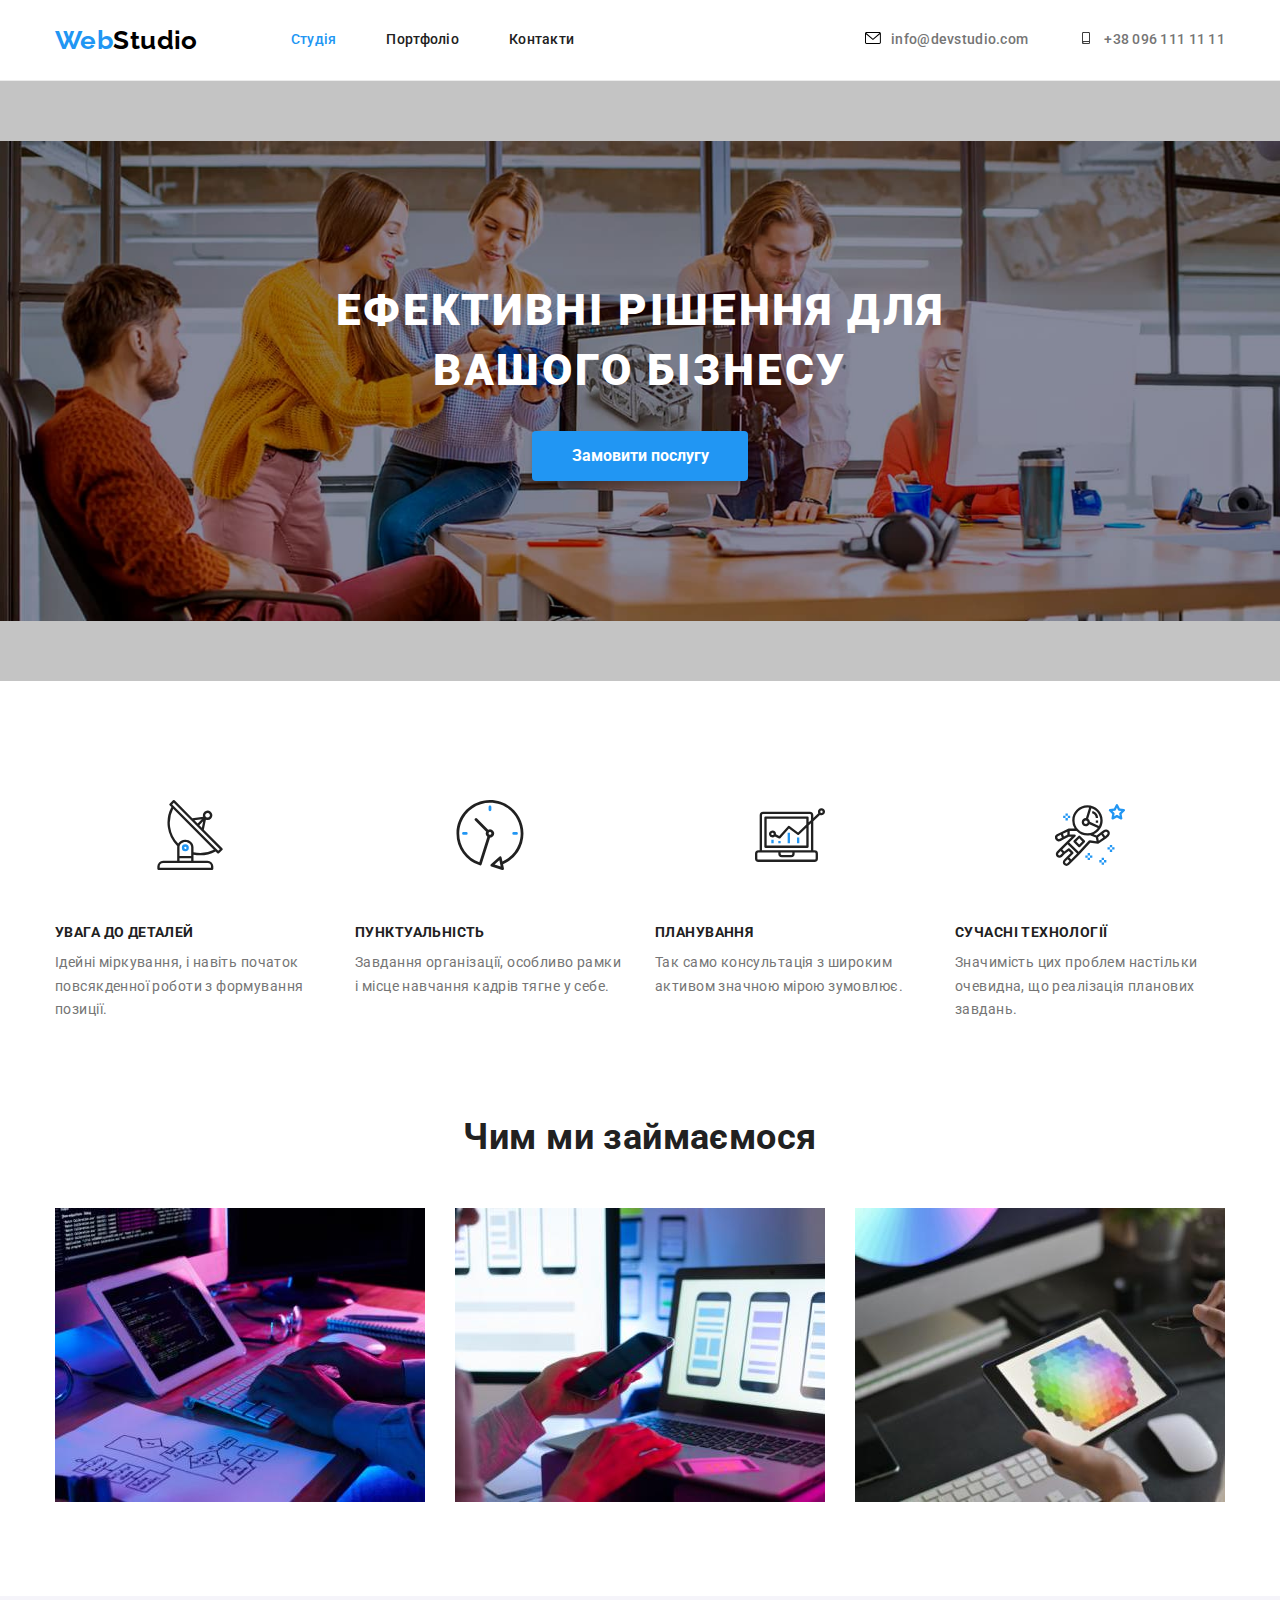
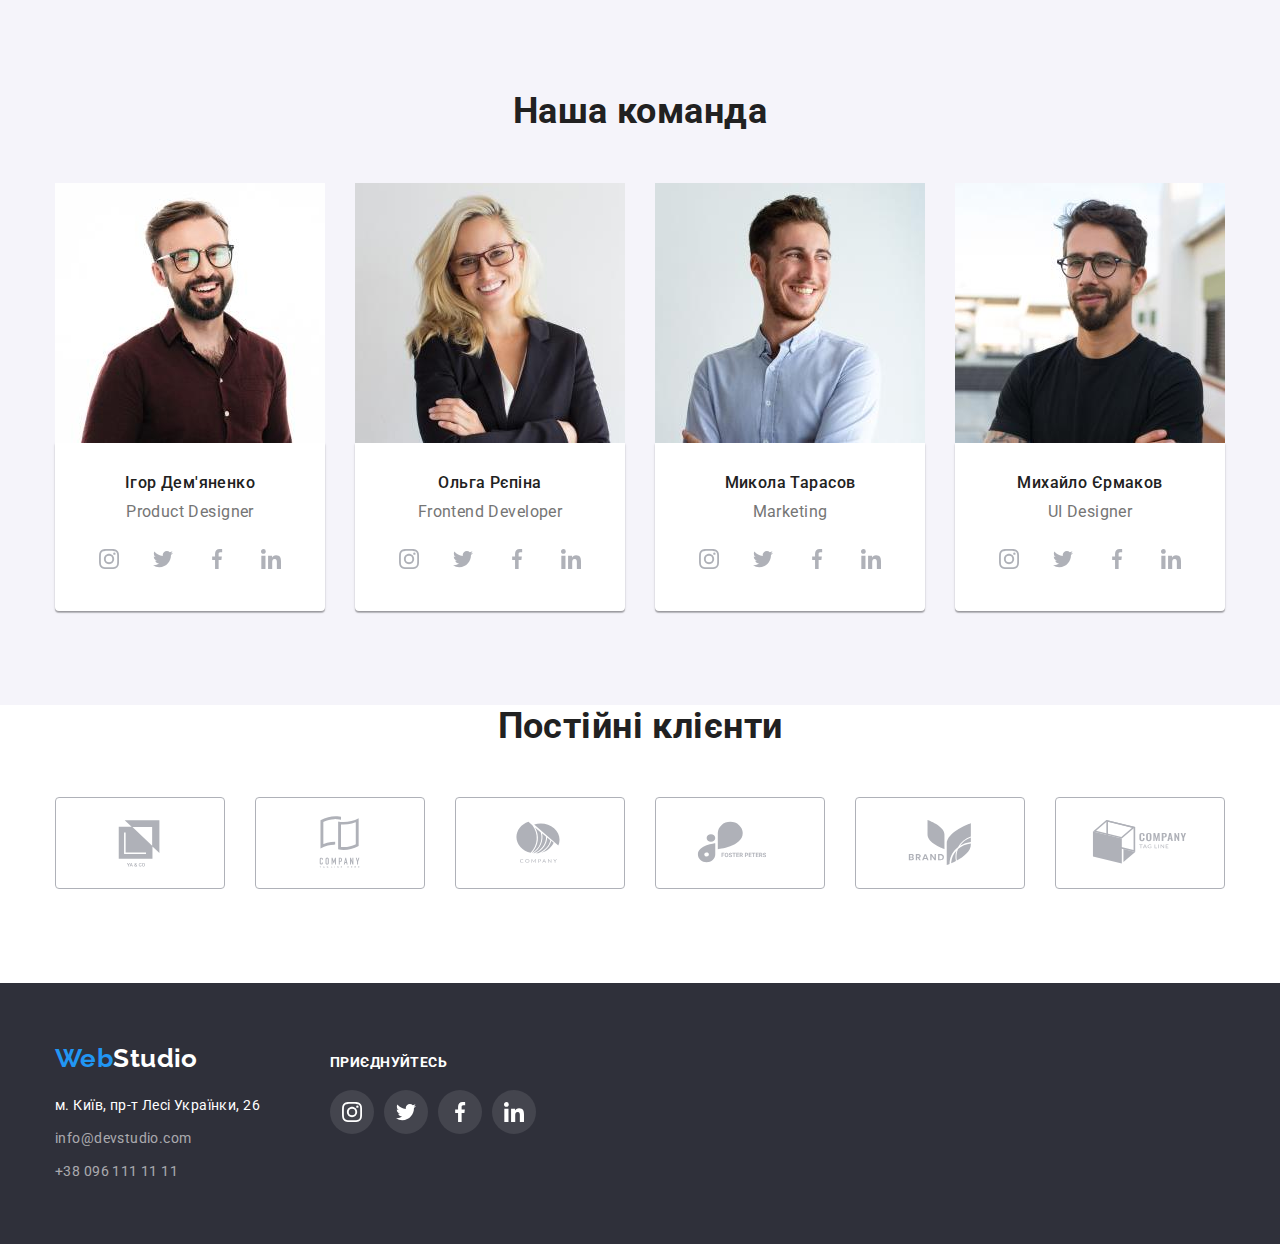
==== commit 953485d7: "corrected hw#4" ====
--- a/index.html
+++ b/index.html
@@ -3,7 +3,7 @@
   <head>
     <meta charset="UTF-8" />
     <meta name="viewport" content="width=device-width, initial scale=1.0" />
-    <title>Homework#03</title>
+    <title>Homework#04</title>
     <link
       href="https://fonts.googleapis.com/css2?family=Raleway:wght@700&family=Roboto:wght@400;500;700;900&display=swap"
       rel="stylesheet"
@@ -402,6 +402,7 @@
           </ul>
         </div>
       </section>
+      <!--regular clients-->
       <section class="section clients-section">
         <div class="container">
           <h2 class="team-title">Постійні клієнти</h2>
--- a/css/styles.css
+++ b/css/styles.css
@@ -46,7 +46,15 @@
 
 img {
   display: block;
-}
+  max-width: 100%;
+  height: auto;
+}
+
+.link {
+  text-decoration: none;
+  color: currentColor;
+}
+
 .list {
   list-style: none;
   margin: 0;
@@ -159,18 +167,27 @@
   font-weight: 500;
   line-height: 1.14;
   letter-spacing: 0.02em;
+  cursor: pointer;
 }
 
 .header-email-tel:hover {
   color: var(--accent-color);
+  fill: var(--accent-color);
 }
 
 /*hero*/
 
 .hero {
-  background-color: var(--secondary-backgraund-color);
   padding-top: 200px;
   padding-bottom: 200px;
+  max-width: 1600px;
+  margin: 0 auto;
+  background-color: #c4c4c4;
+  background-image: url(../images/hero-bg-img.jpg);
+  background-repeat: no-repeat;
+  background-size: contain;
+  background-position: center;
+  /*background: rgba(47, 48, 58, 0.4);*/
 }
 
 .hero-title {
@@ -324,22 +341,22 @@
   width: 44px;
   height: 44px;
 
-  /*color: #afb1b8*/;
+  /*color: #afb1b8*/
   background-color: #fff;
   border-radius: 50%;
+}
+
+.socials-icon:hover,
+.socials-icon:focus {
+  fill: #ffffff;
+}
+.socials-icon {
+  fill: #afb1b8;
 }
 
 .socials-link:hover,
 .socials-link:focus {
   background-color: var(--accent-color);
-}
-
-.socials-icon:hover,
-.socials-icon:focus {
-  fill: #ffffff;
-}
-.socials-icon {
-  fill: #afb1b8;
 }
 
 /*regular clients*/
@@ -409,6 +426,8 @@
 .footer {
   background-color: var(--secondary-backgraund-color);
   padding: 60px 0;
+    max-width: 1600px;
+    margin: 0 auto;
 }
 
 .footer-logo {
@@ -471,8 +490,8 @@
 }
 
 .footer-join-us {
-  color: #FFFFFF;
-font-weight: 700;
+  color: #ffffff;
+  font-weight: 700;
   font-size: 14px;
   line-height: 16px;
   letter-spacing: 0.03em;
@@ -515,8 +534,6 @@
 .footer-socials-icon:focus {
   fill: #ffffff;
 }
-
-
 
 /*portfolio*/
 
@@ -554,6 +571,18 @@
   display: flex;
   flex-wrap: wrap;
   gap: 30px;
+}
+
+.portfolio-item-link {
+  cursor: pointer;
+  background: #ffffff;
+  border: 1px solid #eeeeee;
+}
+
+.portfolio-item-link:hover,
+.portfolio-item-link:focus {
+  box-shadow: 0px 1px 1px rgba(0, 0, 0, 0.12), 0px 4px 4px rgba(0, 0, 0, 0.06),
+    1px 4px 6px rgba(0, 0, 0, 0.16);
 }
 
 .portfolio-item-description {
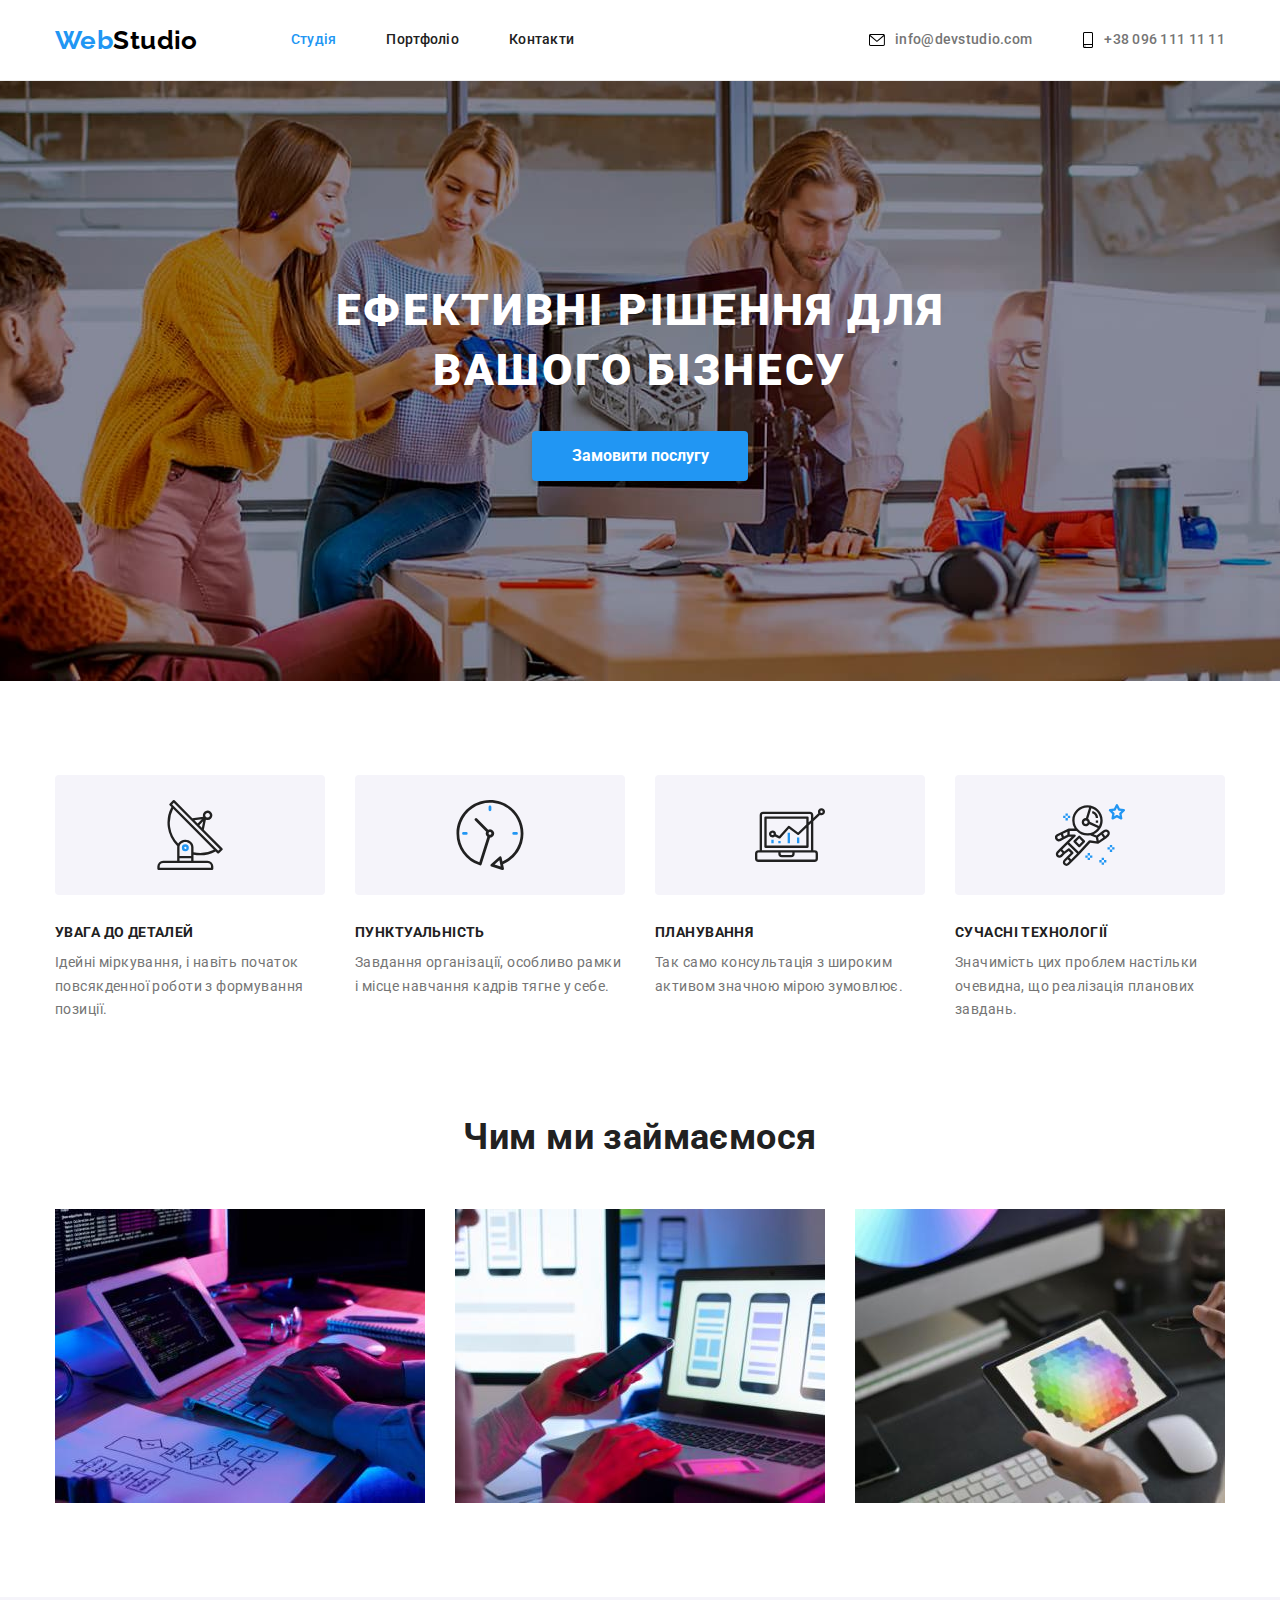
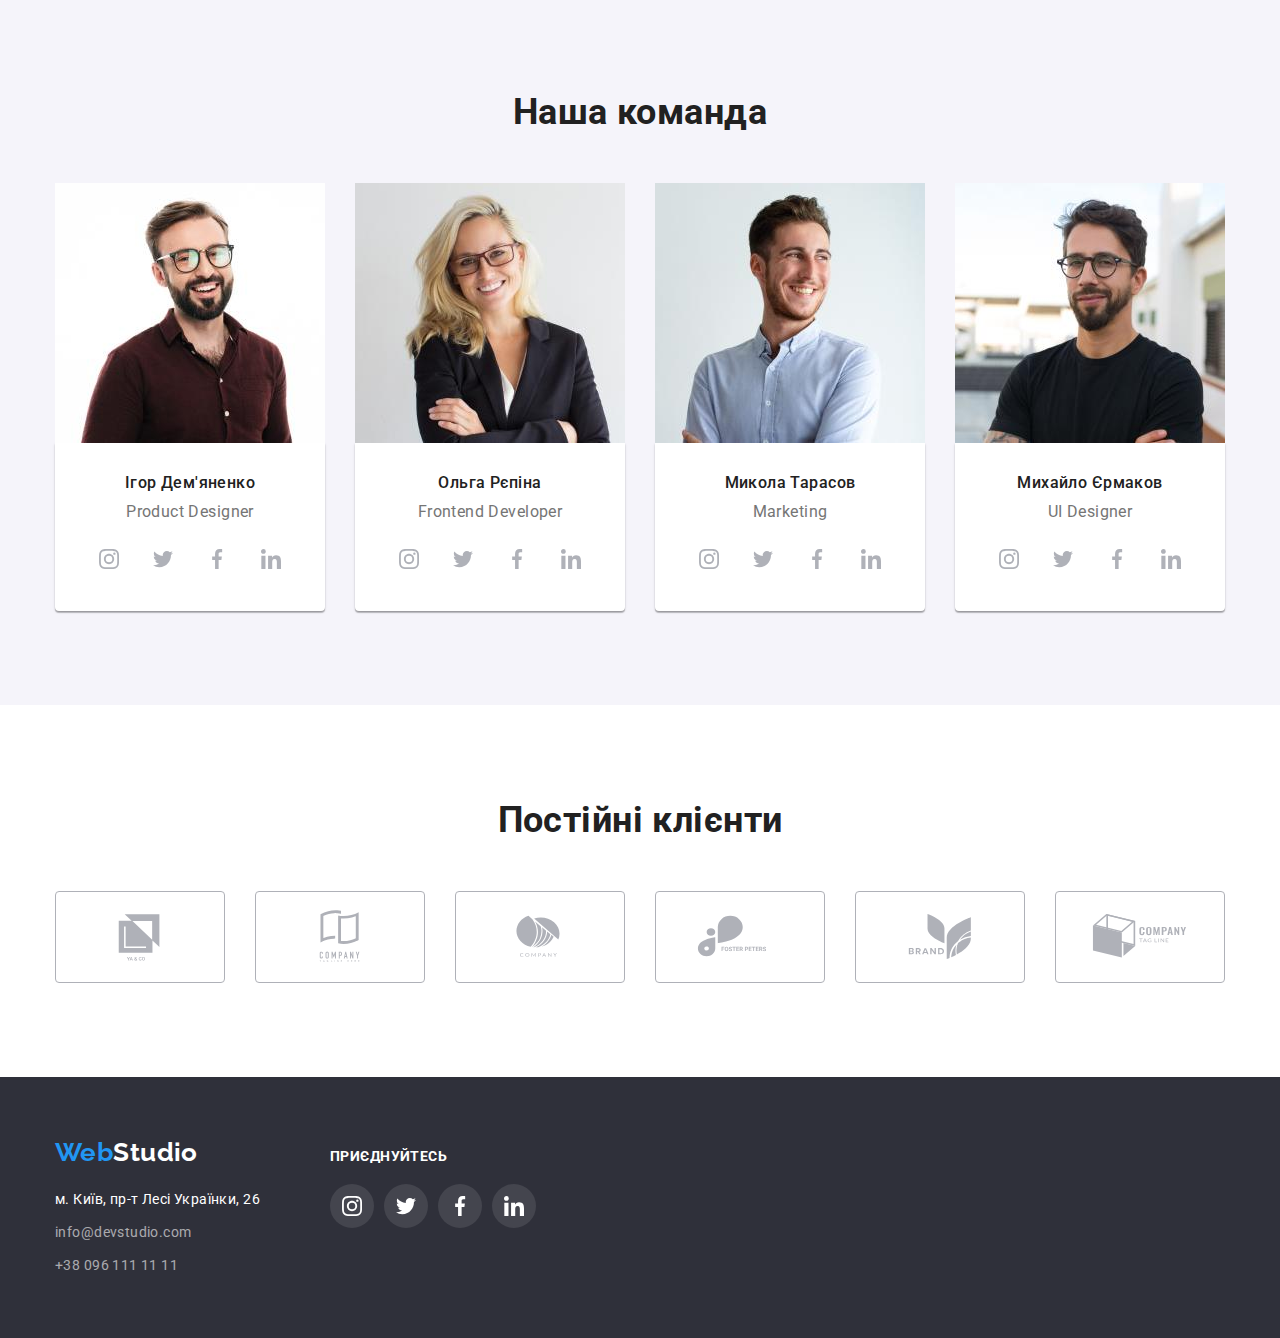
==== commit e33cf03c: "corrected" ====
--- a/index.html
+++ b/index.html
@@ -46,7 +46,7 @@
           </li>
           <li>
             <a href="tel:+380961111111" class="header-email-tel">
-              <svg class="" width="16" height="12">
+              <svg class="" width="12" height="16">
                 <use class="" href="./images/symbol-defs.svg#smartphone"></use>
               </svg>
               +38 096 111 11 11</a
--- a/css/styles.css
+++ b/css/styles.css
@@ -161,6 +161,7 @@
 .header-email-tel {
   display: flex;
   gap: 10px;
+  align-items: center;
   padding-top: 32px;
   padding-bottom: 32px;
   color: var(--text-color);
@@ -170,7 +171,8 @@
   cursor: pointer;
 }
 
-.header-email-tel:hover {
+.header-email-tel:hover,
+.header-email-tel:focus {
   color: var(--accent-color);
   fill: var(--accent-color);
 }
@@ -183,11 +185,11 @@
   max-width: 1600px;
   margin: 0 auto;
   background-color: #c4c4c4;
-  background-image: url(../images/hero-bg-img.jpg);
+  background-image: url(../images/hero-bg-img.jpg),
+    linear-gradient(180deg, rgba(47, 48, 58, 0) 0%, rgba(47, 48, 58, 0.4) 100%);
   background-repeat: no-repeat;
-  background-size: contain;
+  background-size: cover;
   background-position: center;
-  /*background: rgba(47, 48, 58, 0.4);*/
 }
 
 .hero-title {
@@ -240,6 +242,8 @@
   width: 270px;
   height: 120px;
   margin-bottom: 30px;
+  background-color: #f5f4fa;
+  border-radius: 4px;
 }
 
 .features-title {
@@ -341,29 +345,30 @@
   width: 44px;
   height: 44px;
 
-  /*color: #afb1b8*/
+  color: #afb1b8;
   background-color: #fff;
   border-radius: 50%;
 }
-
-.socials-icon:hover,
-.socials-icon:focus {
-  fill: #ffffff;
-}
-.socials-icon {
-  fill: #afb1b8;
-}
-
 .socials-link:hover,
 .socials-link:focus {
   background-color: var(--accent-color);
 }
 
+.socials-icon {
+  fill: currentColor;
+}
+
+.socials-link:hover .socials-icon,
+.socials-link:focus .socials-icon {
+  background-color: var(--accent-color);
+  fill: #ffffff;
+}
+
 /*regular clients*/
 
 .clients-section {
   background-color: var(--primary-backgraund-color);
-  padding-top: 0;
+  /*padding-top: 0;*/
 }
 
 .clients-title {
@@ -395,7 +400,7 @@
   width: 170px;
   height: 92px;
 
-  /*color: #afb1b8;*/
+  color: #afb1b8;
   background-color: #fff;
   border: 1px solid #afb1b8;
   border-radius: 4px;
@@ -409,11 +414,11 @@
 }
 
 .clients-icon {
-  fill: #afb1b8;
-}
-
-.clients-icon:hover,
-.clients-icon:focus {
+  fill: currentColor;
+}
+
+.clients-link:hover .clients-icon,
+.clients-link:focus .clients-icon {
   fill: var(--accent-color);
 }
 
@@ -426,8 +431,8 @@
 .footer {
   background-color: var(--secondary-backgraund-color);
   padding: 60px 0;
-    max-width: 1600px;
-    margin: 0 auto;
+  max-width: 1600px;
+  margin: 0 auto;
 }
 
 .footer-logo {
@@ -517,6 +522,7 @@
   width: 44px;
   height: 44px;
 
+  color: #ffffff;
   background-color: rgba(255, 255, 255, 0.1);
   border-radius: 50%;
 }
@@ -527,11 +533,11 @@
 }
 
 .footer-socials-icon {
-  fill: #ffffff;
-}
-
-.footer-socials-icon:hover,
-.footer-socials-icon:focus {
+  fill: currentColor;
+}
+
+.footer-socials-link:hover .footer-socials-icon,
+.footer-socials-link:focus .footer-socials-icon {
   fill: #ffffff;
 }
 
@@ -556,6 +562,7 @@
   font-size: 16px;
   line-height: 1.62;
   letter-spacing: 0.03em;
+  border-radius: 4px;
 }
 
 .portfolio-filter-item:hover,
@@ -564,7 +571,6 @@
   background-color: var(--accent-color);
   box-shadow: 0px 3px 1px rgba(0, 0, 0, 0.1), 0px 1px 2px rgba(0, 0, 0, 0.08),
     0px 2px 2px rgba(0, 0, 0, 0.12);
-  border-radius: 4px;
 }
 
 .portfolio-list {
@@ -575,12 +581,12 @@
 
 .portfolio-item-link {
   cursor: pointer;
-  background: #ffffff;
-  border: 1px solid #eeeeee;
+  background-color: #ffffff;
 }
 
 .portfolio-item-link:hover,
 .portfolio-item-link:focus {
+  border: 1px solid #eeeeee;
   box-shadow: 0px 1px 1px rgba(0, 0, 0, 0.12), 0px 4px 4px rgba(0, 0, 0, 0.06),
     1px 4px 6px rgba(0, 0, 0, 0.16);
 }
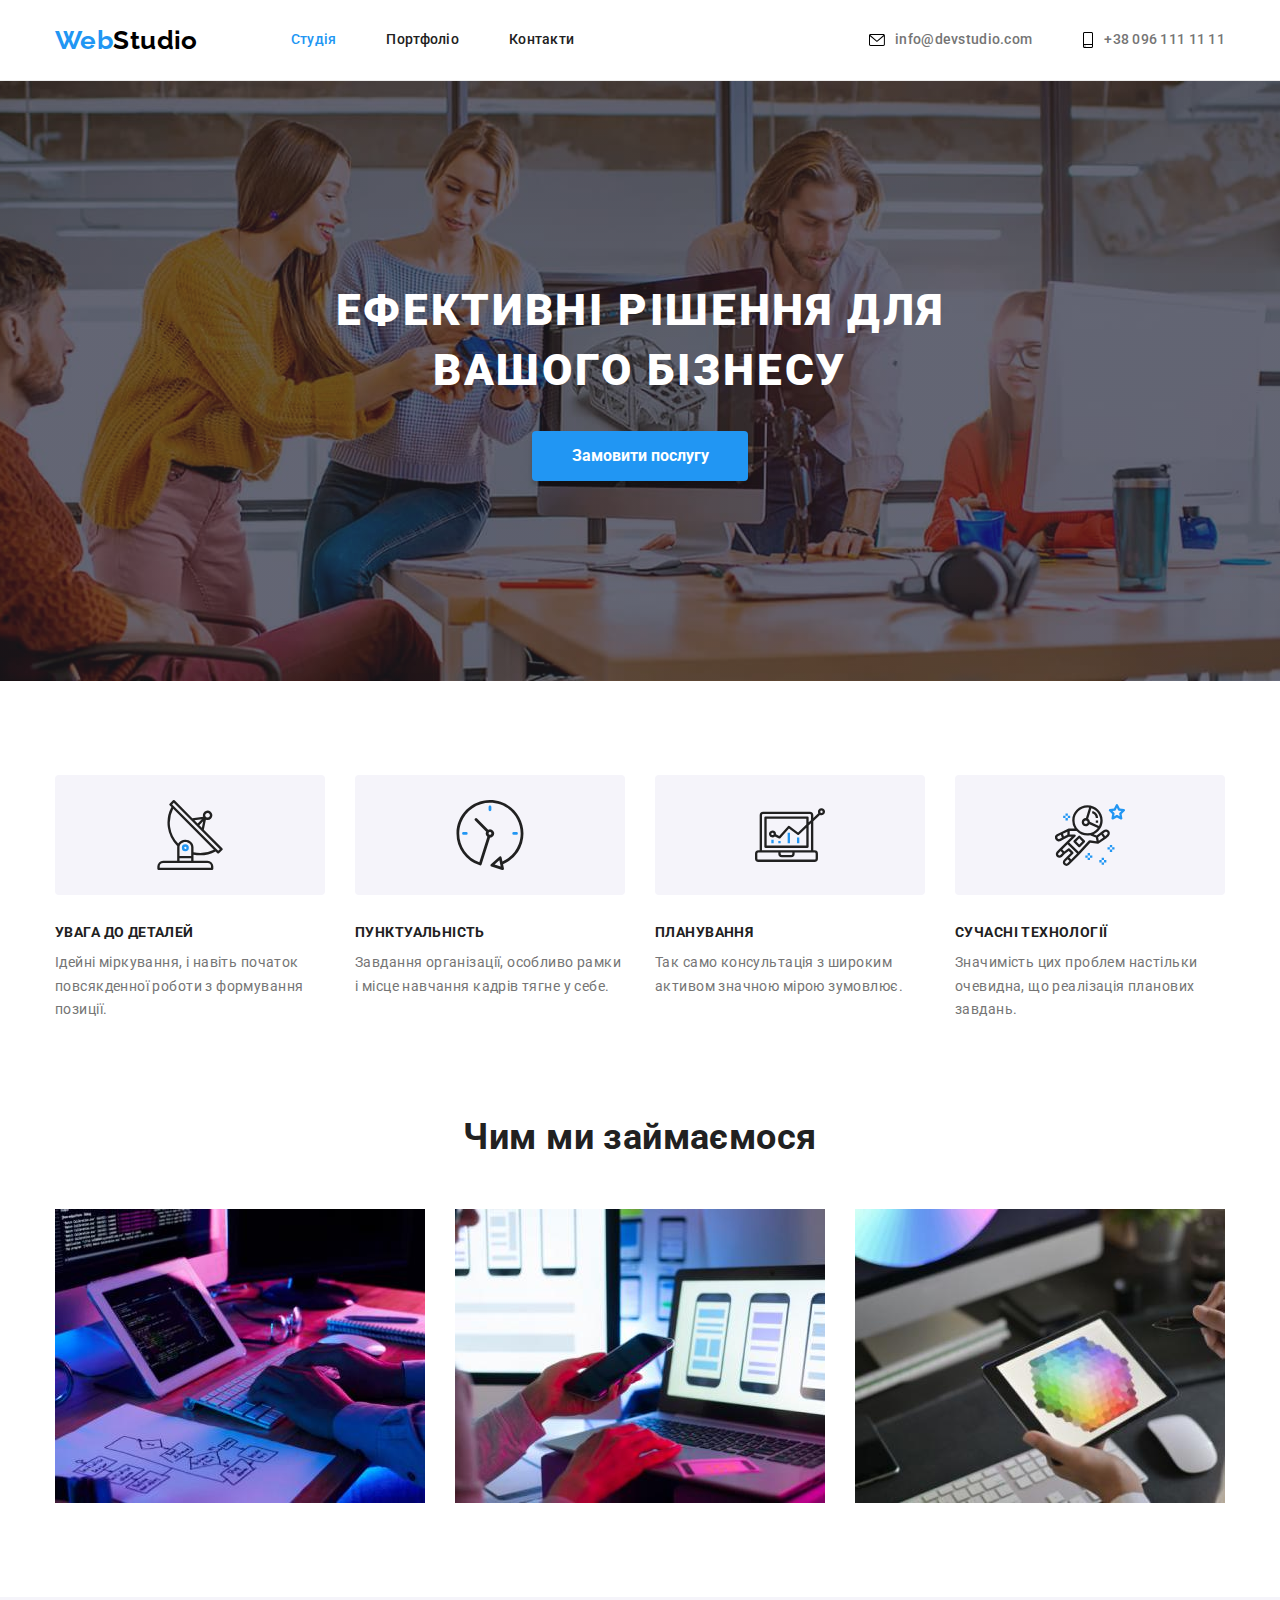
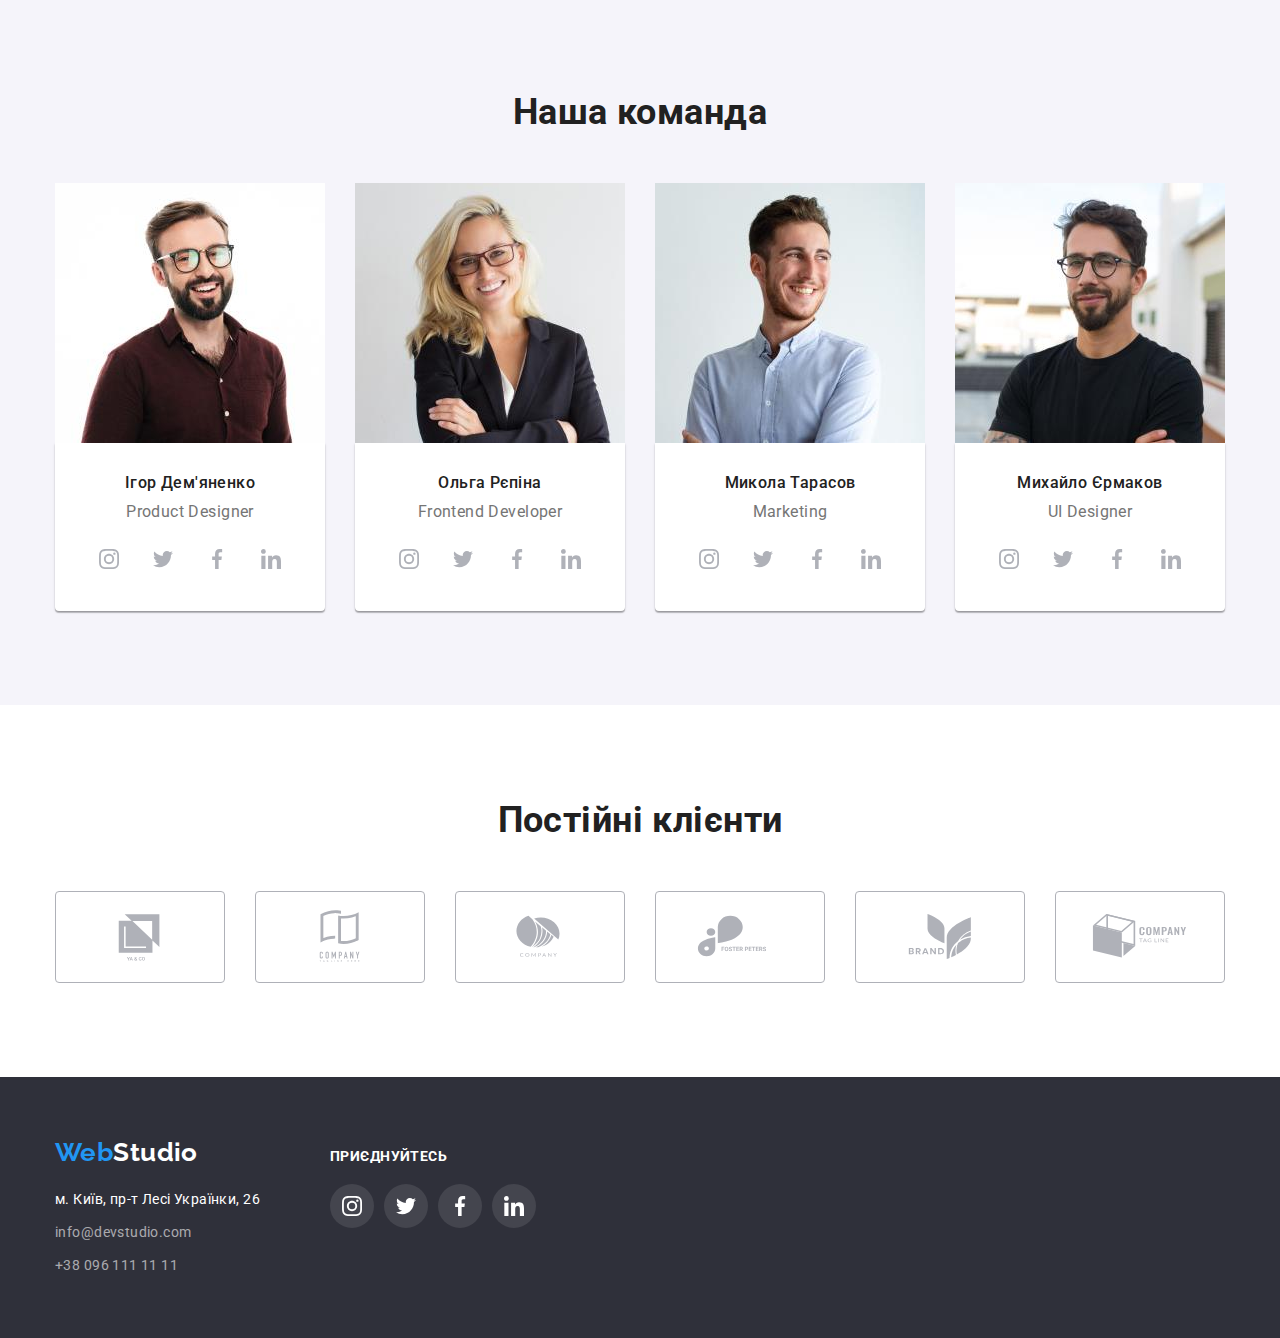
==== commit f72bb01c: "corrected" ====
--- a/index.html
+++ b/index.html
@@ -520,7 +520,7 @@
         </div>
         <div class="footer-right-part">
           <p class="footer-socials">
-            <strong" class="footer-join-us">приєднуйтесь</strong>
+            <strong class="footer-join-us">приєднуйтесь</strong>
           </p>
           <ul class="footer-socials list">
             <li class="footer-socials-item">
--- a/css/styles.css
+++ b/css/styles.css
@@ -185,8 +185,10 @@
   max-width: 1600px;
   margin: 0 auto;
   background-color: #c4c4c4;
-  background-image: url(../images/hero-bg-img.jpg),
-    linear-gradient(180deg, rgba(47, 48, 58, 0) 0%, rgba(47, 48, 58, 0.4) 100%);
+  background-image: linear-gradient(
+    90deg,
+    rgba(47, 48, 58, 0.4),
+    rgba(47, 48, 58, 0.4)), url(../images/hero-bg-img.jpg);
   background-repeat: no-repeat;
   background-size: cover;
   background-position: center;
@@ -586,7 +588,7 @@
 
 .portfolio-item-link:hover,
 .portfolio-item-link:focus {
-  border: 1px solid #eeeeee;
+  display: block;
   box-shadow: 0px 1px 1px rgba(0, 0, 0, 0.12), 0px 4px 4px rgba(0, 0, 0, 0.06),
     1px 4px 6px rgba(0, 0, 0, 0.16);
 }
